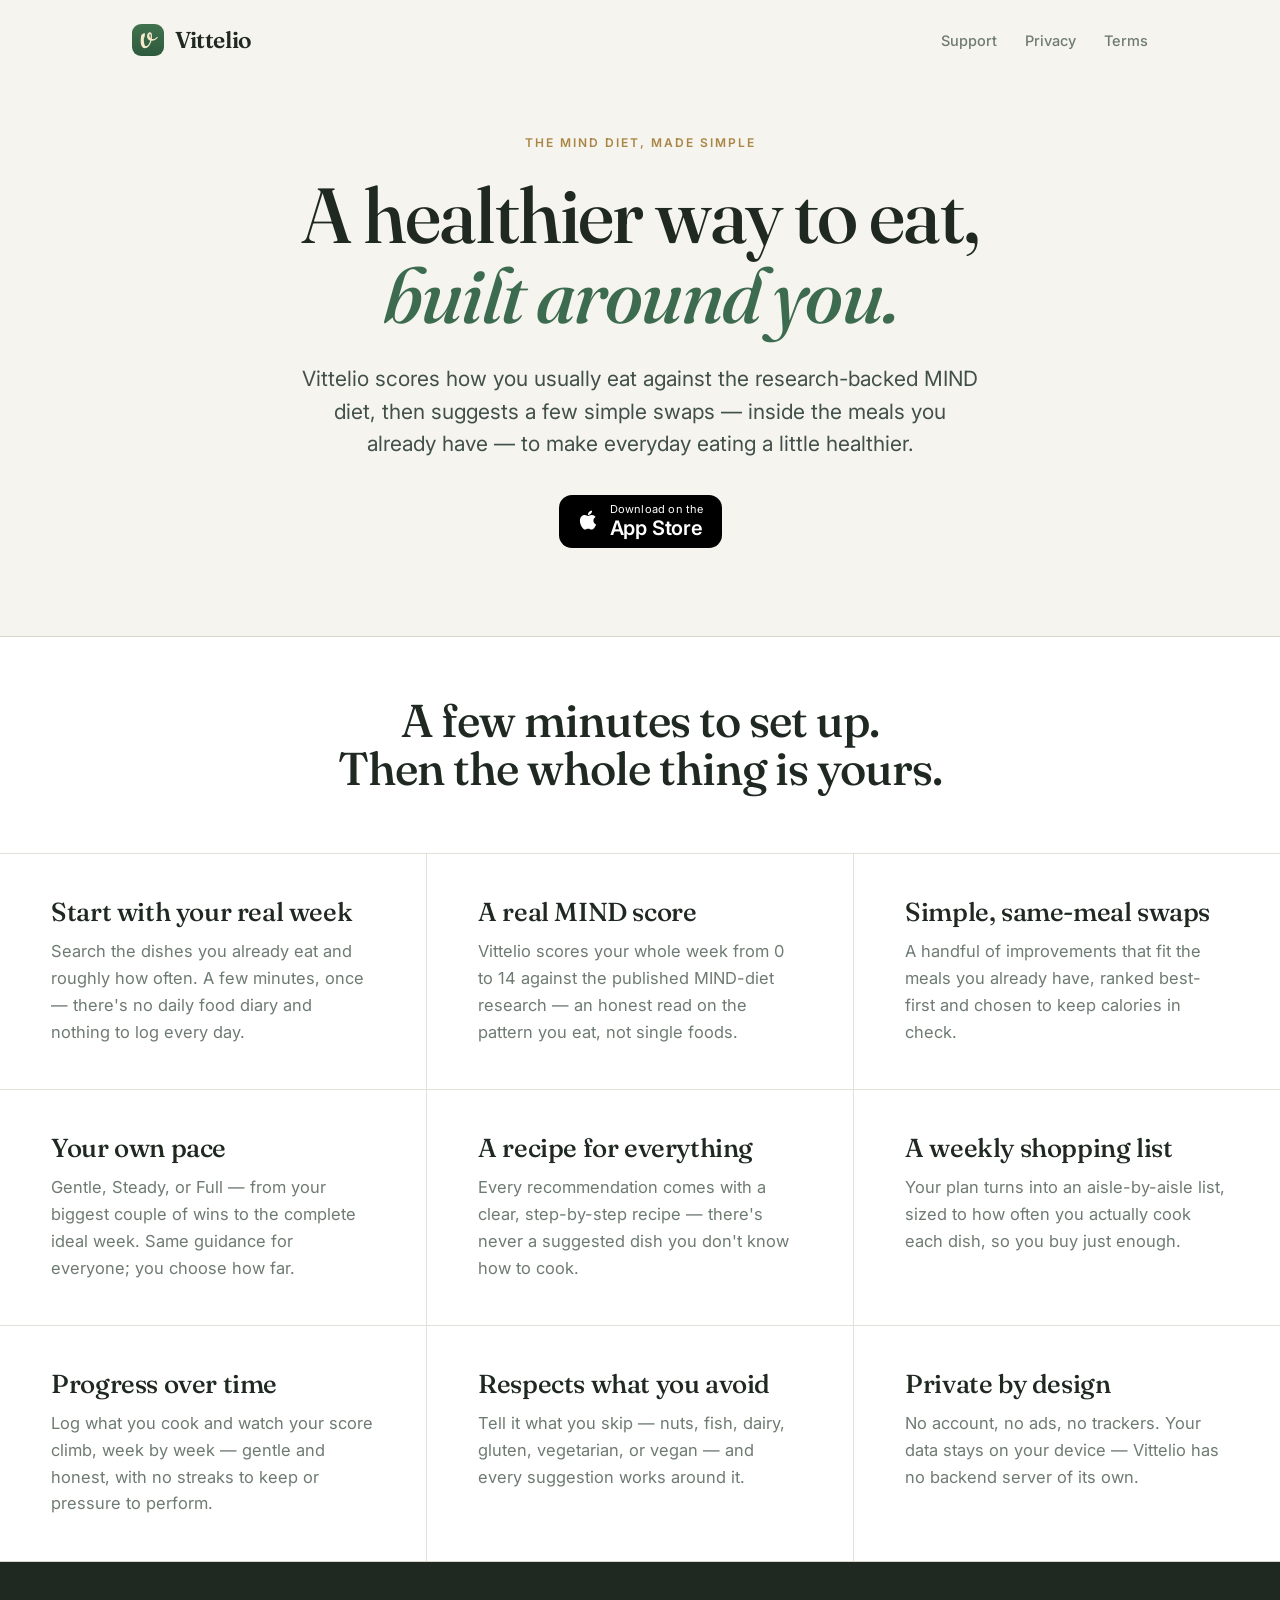
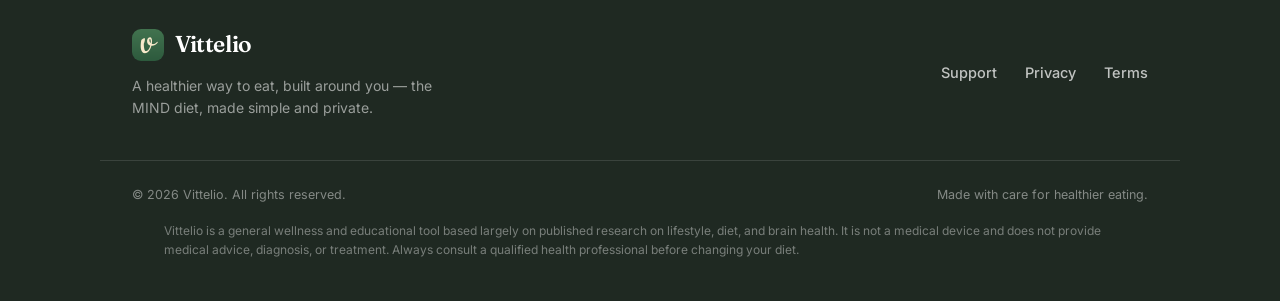
==== index.html @ 5fa281f0 "css fix" ====
<!DOCTYPE html>
<html lang="en">
<head>
  <meta charset="UTF-8" />
  <meta name="robots" content="noindex,nofollow" />
  <meta name="viewport" content="width=device-width, initial-scale=1.0, viewport-fit=cover" />
  <meta name="theme-color" content="#F6F4EE" />
  <title>Vittelio — A healthier way to eat, built around you</title>
  <meta name="description" content="Vittelio scores the way you usually eat against the MIND diet and suggests a few simple, same-meal swaps to nudge your week toward brain-healthy eating. Private by design — your data never leaves your phone." />
  <meta property="og:title" content="Vittelio — A healthier way to eat, built around you" />
  <meta property="og:description" content="Score your week against the MIND diet and get a few simple swaps. Private by design." />
  <meta property="og:type" content="website" />
  <meta property="og:url" content="https://vittelio.app/" />
  <link rel="icon" href="favicon.ico" sizes="any" />
  <link rel="icon" type="image/png" sizes="32x32" href="favicon-32.png" />
  <link rel="icon" type="image/png" sizes="16x16" href="favicon-16.png" />
  <link rel="apple-touch-icon" href="favicon-180.png" />
  <link rel="preconnect" href="https://fonts.googleapis.com" />
  <link rel="preconnect" href="https://fonts.gstatic.com" crossorigin />
  <link href="https://fonts.googleapis.com/css2?family=Fraunces:ital,opsz,wght@0,9..144,400;0,9..144,500;0,9..144,600;1,9..144,400;1,9..144,500&family=Inter:wght@400;500;600&display=swap" rel="stylesheet" />
  <link rel="stylesheet" href="styles.css" />
</head>
<body>

  <!-- ── Hero — brand bar + centred type, one paper background ───────────── -->
  <header class="lede center">
    <div class="wrap lede-bar">
      <a class="brand" href="index.html"><img src="vittelio-icon.png" alt="" />Vittelio</a>
      <nav class="lede-nav">
        <a href="support.html">Support</a>
        <a href="privacy.html">Privacy</a>
        <a href="terms.html">Terms</a>
      </nav>
    </div>
    <div class="wrap lede-body">
      <p class="eyebrow">The MIND diet, made simple</p>
      <h1 class="lede-h">A healthier way to&nbsp;eat,<br /> <em>built around you.</em></h1>
      <p class="lede-p">Vittelio scores how you usually eat against the research-backed MIND diet, then suggests a few simple swaps — inside the meals you already have — to make everyday eating a little healthier.</p>
      <!-- Real App Store link (Apple ID 6784842527); resolves once the public listing is live. -->
      <a class="appstore-badge" href="https://apps.apple.com/app/id6784842527" aria-label="Download on the App Store">
        <svg viewBox="0 0 384 512" width="22" height="22" fill="currentColor" aria-hidden="true"><path d="M318.7 268.7c-.2-36.7 16.4-64.4 50-84.8-18.8-26.9-47.2-41.7-84.7-44.6-35.5-2.8-74.3 20.7-88.5 20.7-15 0-49.4-19.7-76.4-19.7C63.3 141.2 4 184.8 4 273.5q0 39.3 14.4 81.2c12.8 36.7 59 126.7 107.2 125.2 25.2-.6 43-17.9 75.8-17.9 31.8 0 48.3 17.9 76.4 17.9 48.6-.7 90.4-82.5 102.6-119.3-65.2-30.7-61.7-90-61.7-91.9zm-56.6-164.2c27.3-32.4 24.8-61.9 24-72.5-24.1 1.4-52 16.4-67.9 34.9-17.5 19.8-27.8 44.3-25.6 71.9 26.1 2 49.9-11.4 69.5-34.3z"/></svg>
        <span class="appstore-badge-txt"><small>Download on the</small><strong>App Store</strong></span>
      </a>
    </div>
  </header>

  <!-- ── How it works + What's inside — one full-bleed hairline grid ───────── -->
  <section class="tiles" id="how">
    <a id="features" class="anchor" aria-hidden="true"></a>
    <div class="wrap tiles-head">
      <h2 class="band-h">A few minutes to set up.<br />Then the whole thing is yours.</h2>
    </div>

    <div class="grid-full">
      <article class="cell">
        <h3>Start with your real week</h3>
        <p>Search the dishes you already eat and roughly how often. A few minutes, once — there's no daily food diary and nothing to log every day.</p>
      </article>
      <article class="cell">
        <h3>A real MIND score</h3>
        <p>Vittelio scores your whole week from 0 to 14 against the published MIND-diet research — an honest read on the pattern you eat, not single foods.</p>
      </article>
      <article class="cell">
        <h3>Simple, same-meal swaps</h3>
        <p>A handful of improvements that fit the meals you already have, ranked best-first and chosen to keep calories in check.</p>
      </article>
      <article class="cell">
        <h3>Your own pace</h3>
        <p>Gentle, Steady, or Full — from your biggest couple of wins to the complete ideal week. Same guidance for everyone; you choose how far.</p>
      </article>
      <article class="cell">
        <h3>A recipe for everything</h3>
        <p>Every recommendation comes with a clear, step-by-step recipe — there's never a suggested dish you don't know how to cook.</p>
      </article>
      <article class="cell">
        <h3>A weekly shopping list</h3>
        <p>Your plan turns into an aisle-by-aisle list, sized to how often you actually cook each dish, so you buy just enough.</p>
      </article>
      <article class="cell">
        <h3>Progress over time</h3>
        <p>Log what you cook and watch your score climb, week by week — gentle and honest, with no streaks to keep or pressure to perform.</p>
      </article>
      <article class="cell">
        <h3>Respects what you avoid</h3>
        <p>Tell it what you skip — nuts, fish, dairy, gluten, vegetarian, or vegan — and every suggestion works around it.</p>
      </article>
      <article class="cell">
        <h3>Private by design</h3>
        <p>No account, no ads, no trackers. Your data stays on your device — Vittelio has no backend server of its own.</p>
      </article>
    </div>
  </section>

  <!-- ── Footer ──────────────────────────────────────────────────────────── -->
  <footer class="footer">
    <div class="footer-inner">
      <div>
        <a class="brand" href="index.html"><img src="vittelio-icon.png" alt="" />Vittelio</a>
        <p class="tagline">A healthier way to eat, built around you — the MIND diet, made simple and private.</p>
      </div>
      <nav class="footer-links">
        <a href="support.html">Support</a>
        <a href="privacy.html">Privacy</a>
        <a href="terms.html">Terms</a>
      </nav>
    </div>
    <div class="footer-base">
      <small>&copy; 2026 Vittelio. All rights reserved.</small>
      <small>Made with care for healthier eating.</small>
    </div>
    <div class="wrap">
      <p class="footer-disclaimer">Vittelio is a general wellness and educational tool based largely on published research on lifestyle, diet, and brain health. It is not a medical device and does not provide medical advice, diagnosis, or treatment. Always consult a qualified health professional before changing your diet.</p>
    </div>
  </footer>

  <!-- iPhone Safari tints its top AND bottom bar regions from body's background-color
       (one color for both — html background / theme-color / content behind the bars are
       all ignored). Paper is right everywhere except over the dark footer, so swap to
       ink while the footer is on screen; body's visible pixels come from its
       background-IMAGE, so the page itself never changes. -->
  <script>
    (function () {
      var footer = document.querySelector('.footer');
      if (!footer || !('IntersectionObserver' in window)) return;
      new IntersectionObserver(function (entries) {
        document.body.style.backgroundColor = entries[0].isIntersecting ? '#1F2922' : '';
      }).observe(footer);
    })();
  </script>

</body>
</html>
---- styles.css ----
/* ───────────────────────────────────────────────────────────────────────────
   Vittelio — marketing site theme
   Typography-forward: near-monochrome, Fraunces set large with optical sizing,
   hairline rules instead of colored bands, forest as the single accent. Palette
   + type lifted from the app (app/src/theme/index.js) — same brand, quieter voice.
   ─────────────────────────────────────────────────────────────────────────── */

:root {
  --paper:#F6F4EE; --surface:#FFFFFF;
  --forest:#3D6B4F; --forest-dark:#2D5A3D;
  --sage:#5E8B6E; --sage-wash:#EEF4EE; --sage-tint:#E4EDE5;
  --clay:#B36A4A; --clay-tint:#F3E4DC;
  --ink:#1F2922; --slate:#6E7B72;
  --line:#E2E0D8; --line-warm:#D4CFBF; --gold:#A98646; --note:#F0EDE4;
  --rule:#D9D5C8;                       /* hairline colour for section rules   */
  --maxw:1080px; --measure:940px;       /* text column for the editorial band  */
  --radius:22px; --radius-sm:12px;
  --display:'Fraunces',Georgia,'Times New Roman',serif;
  --ui:'Inter',-apple-system,BlinkMacSystemFont,'Segoe UI',Helvetica,Arial,sans-serif;
  --shadow:0 1px 2px rgba(31,41,34,.04), 0 10px 30px rgba(31,41,34,.06);
}

*,*::before,*::after { box-sizing:border-box; margin:0; padding:0; }

/* Paper on the root canvas: iPhone Safari fills the status-bar / notch strip with
   the root background, so without this the strip reads white above the paper hero.
   body keeps --surface, so page content is unchanged — only the safe-area/overscroll
   regions pick this up. */
html { scroll-behavior:smooth; background:var(--paper); }

body {
  font-family:var(--ui);
  /* iPhone Safari tints BOTH its bar regions (status-bar/notch strip AND the bottom
     toolbar backdrop) from body's background-COLOR — one color for both; it ignores
     html's background, theme-color, and any fixed elements behind the bars (all
     verified in the simulator 2026-07-09). Paper matches the hero at the top; the
     footer-pages script (see the <script> before </body>) swaps this to --ink while
     the dark footer is on screen so the bottom bar blends into it. The gradient
     keeps the body's visible pixels --surface white either way. */
  background-color:var(--paper);
  background-image:linear-gradient(var(--surface), var(--surface));
  color:var(--ink);
  line-height:1.6;
  -webkit-font-smoothing:antialiased;
  text-rendering:optimizeLegibility;
}

img { max-width:100%; display:block; }
a { color:var(--forest); text-decoration:none; }
a:hover { text-decoration:underline; }

h1,h2,h3 { font-family:var(--display); font-weight:500; color:var(--ink);
  line-height:1.08; letter-spacing:-.5px; font-optical-sizing:auto; }
em { font-style:italic; }

.wrap { max-width:var(--maxw); margin:0 auto; padding:0 32px; }
.eyebrow {
  font-family:var(--ui); font-size:12px; font-weight:600; letter-spacing:2px;
  text-transform:uppercase; color:var(--gold); margin-bottom:22px;
}

/* ── Buttons (kept for CTAs + legal/support pages) ───────────────────────── */
.btn {
  display:inline-flex; align-items:center; gap:9px;
  font-family:var(--ui); font-size:15.5px; font-weight:600;
  padding:13px 24px; border-radius:var(--radius-sm); border:1px solid transparent;
  cursor:pointer; transition:transform .12s ease, background .15s, color .15s;
  text-decoration:none;
}
.btn:hover { text-decoration:none; transform:translateY(-1px); }
.btn:disabled { opacity:.6; cursor:default; transform:none; }
.btn-primary { background:var(--ink); color:var(--paper); }
.btn-primary:hover { background:var(--forest); }
.btn-ghost { background:transparent; color:var(--ink); border-color:var(--line-warm); }
.btn-ghost:hover { background:var(--surface); }
.btn-light { background:var(--ink); color:var(--paper); }

/* A quiet inline text link with an underline that grows on hover. */
.textlink { font-family:var(--ui); font-size:15.5px; font-weight:600; color:var(--forest);
  border-bottom:1.5px solid transparent; padding-bottom:2px; transition:border-color .15s; }
.textlink:hover { text-decoration:none; border-bottom-color:var(--forest); }

/* ── Brand wordmark (hero bar · sub-page top bar · footer) ────────────────── */
.brand { display:flex; align-items:center; gap:11px; font-family:var(--display);
  font-size:23px; font-weight:600; color:var(--ink); letter-spacing:-.4px; }
.brand:hover { text-decoration:none; }
.brand img { width:32px; height:32px; border-radius:9px; }

/* ── Hero / lede — brand bar + centred type, no image ─────────────────────── */
.lede { padding:22px 0 88px; background:var(--paper); border-bottom:1px solid var(--rule); }
/* viewport-fit=cover lets the page paint behind the iPhone status bar (the only fix
   Safari honors when website tinting is off); these keep the header content below it. */
.lede { padding-top:calc(22px + env(safe-area-inset-top, 0px)); }
.lede.center { text-align:center; }
.lede.center .eyebrow { margin-bottom:24px; }
/* brand bar sits inside the hero on the same paper canvas */
.lede-bar { display:flex; align-items:center; justify-content:space-between; gap:16px;
  text-align:left; }
.lede-nav { display:flex; align-items:center; gap:28px; }
.lede-nav a { font-family:var(--ui); font-size:14.5px; font-weight:500; color:var(--slate); }
.lede-nav a:hover { color:var(--ink); text-decoration:none; }
.lede-body { padding-top:74px; }

/* Document hero (privacy · terms) — same paper hero, right-sized for a title */
.lede-doc { padding-bottom:56px; }
.lede-doc .lede-body { padding-top:56px; }
.lede-doc .lede-h { font-size:clamp(34px,5vw,54px); letter-spacing:-1px; margin-bottom:18px; }
.lede-doc .lede-p { margin-bottom:16px; }

/* ── Sub-page brand bar (privacy · terms · support · 404) — matches the hero ─ */
.topbar { background:var(--paper); border-bottom:1px solid var(--rule); padding-top:env(safe-area-inset-top, 0px); }
.topbar-inner { max-width:var(--maxw); margin:0 auto; padding:22px 32px;
  display:flex; align-items:center; justify-content:space-between; gap:16px; }
.lede-h { font-size:clamp(40px,6.4vw,78px); font-weight:500; letter-spacing:-1.6px;
  line-height:1.02; margin-bottom:28px; }
.lede-h em { color:var(--forest); }
/* Phone widths: drop the desktop's forced two-row break and let the headline wrap
   naturally at full size (founder call — don't shrink the slogan to force lines). */
@media (max-width:640px) {
  /* Naturally-wrapped three lines need more air than the desktop's tuned 1.02 */
  .lede:not(.lede-doc) .lede-h { line-height:1.12; }
  .lede:not(.lede-doc) .lede-h br { display:none; }
}
.lede-p { font-size:clamp(18px,2vw,21px); line-height:1.55; color:#41504a;
  max-width:52ch; margin:0 auto 28px; }
.lede-note { font-size:13.5px; letter-spacing:.3px; color:var(--slate); margin-top:18px; }

/* App Store badge (Apple's official mark, rebuilt inline so it stays crisp) */
.appstore-badge { display:inline-flex; align-items:center; gap:11px; margin-top:6px;
  background:#000; color:#fff; padding:9px 18px 10px; border-radius:13px;
  transition:transform .12s ease, opacity .15s; }
.appstore-badge:hover { text-decoration:none; transform:translateY(-1px); opacity:.9; }
.appstore-badge svg { flex:none; margin-top:-2px; }
.appstore-badge-txt { display:flex; flex-direction:column; line-height:1; text-align:left; }
.appstore-badge-txt small { font-family:var(--ui); font-size:11px; font-weight:400;
  letter-spacing:.2px; margin-bottom:3px; }
.appstore-badge-txt strong { font-family:var(--ui); font-size:20px; font-weight:600; letter-spacing:-.2px; }

/* ── Section headings shared by the two bands ─────────────────────────────── */
.band-h { font-size:clamp(28px,4vw,46px); font-weight:500; letter-spacing:-1px;
  line-height:1.05; max-width:20ch; margin-bottom:20px; }

/* ── How it works + What's inside — full-bleed hairline tile grid ─────────── */
.tiles { position:relative; padding:60px 0 0; background:var(--surface);
  border-bottom:1px solid var(--rule); }
.tiles-head { margin-bottom:60px; text-align:center; }
.tiles-head .band-h { max-width:none; margin-left:auto; margin-right:auto; }
/* offset anchor so the sticky nav doesn't cover the scroll target */
.anchor { position:absolute; top:-88px; }

/* The grid runs edge-to-edge; a 1px line-coloured gap draws the hairlines
   between cells, so it reads as one full-width grid, not a row of cards. */
.grid-full {
  display:grid; grid-template-columns:repeat(3,1fr);
  gap:1px; background:var(--line);
  border-top:1px solid var(--line);
}
.cell {
  background:var(--surface); padding:44px clamp(28px,4vw,56px);
  transition:background .15s ease;
}
.cell:hover { background:var(--sage-wash); }
.cell h3 { font-size:clamp(21px,2.2vw,26px); font-weight:500; letter-spacing:-.4px;
  margin-bottom:12px; }
.cell p { font-size:16.5px; color:var(--slate); line-height:1.62; max-width:42ch; }

/* ── Footer ──────────────────────────────────────────────────────────────── */
.footer { background:var(--ink); color:rgba(255,255,255,.7);
  padding:64px 0 calc(42px + env(safe-area-inset-bottom, 0px)); }
.footer-inner { max-width:var(--maxw); margin:0 auto; padding:0 32px;
  display:flex; flex-wrap:wrap; align-items:center; justify-content:space-between; gap:24px 40px; }
.footer .brand { color:#fff; margin-bottom:12px; display:inline-flex; }
.footer .brand img { border-radius:9px; }
.footer .tagline { font-size:14px; color:rgba(255,255,255,.55); max-width:34ch; }
.footer-links { display:flex; flex-wrap:wrap; gap:28px; }
.footer-links a { color:rgba(255,255,255,.72); font-size:14.5px; font-weight:500; }
.footer-links a:hover { color:#fff; }
.footer-base { max-width:var(--maxw); margin:40px auto 0; padding:24px 32px 0;
  border-top:1px solid rgba(255,255,255,.12); display:flex; flex-wrap:wrap; gap:10px;
  justify-content:space-between; align-items:center; }
.footer-base small { font-size:12.5px; color:rgba(255,255,255,.45); }
.footer-disclaimer { max-width:var(--maxw); margin:16px auto 0; padding:0 32px;
  font-size:12px; color:rgba(255,255,255,.4); line-height:1.6; }

/* ── Legal / content pages (privacy · terms) ─────────────────────────────── */
.page { max-width:760px; margin:0 auto; padding:64px 32px 48px; }
.legal section { margin-bottom:30px; }
.legal h2 { font-family:var(--ui); font-size:12px; font-weight:600; letter-spacing:1.6px;
  text-transform:uppercase; color:var(--gold); margin-bottom:11px; }
.legal p { font-size:16.5px; color:#46524a; }

/* ── Contact form (support page) ─────────────────────────────────────────── */
.card { background:var(--surface); border:1px solid var(--line); border-radius:var(--radius);
  padding:32px 30px; box-shadow:var(--shadow); }
.field { margin-bottom:16px; }
.field label { display:block; font-size:14px; font-weight:600; color:#42504a; margin-bottom:6px; }
.field input, .field textarea {
  width:100%; font:inherit; font-size:16px; color:var(--ink); background:#fff;
  border:1px solid var(--line-warm); border-radius:11px; padding:12px 14px; outline:none;
  transition:border-color .15s, box-shadow .15s;
}
.field input:focus, .field textarea:focus { border-color:var(--forest); box-shadow:0 0 0 3px var(--sage-wash); }
.field textarea { resize:vertical; min-height:140px; }
.hp { position:absolute; left:-9999px; top:-9999px; }
#formStatus { margin-top:14px; font-size:15.5px; display:none; }
#formStatus.ok { display:block; color:#3c7a52; }
#formStatus.err { display:block; color:var(--clay); }
.faq { margin-top:14px; }
.faq .q { font-weight:600; color:var(--ink); margin-top:18px; }
.faq .a { color:var(--slate); font-size:15.5px; }

/* ── 404 ─────────────────────────────────────────────────────────────────── */
.notfound { text-align:center; padding:140px 32px; }
.notfound .big { font-family:var(--display); font-size:96px; font-weight:400; color:var(--sage); line-height:1; margin-bottom:12px; letter-spacing:-2px; }
.notfound h1 { font-size:32px; font-weight:500; margin-bottom:12px; }
.notfound p { color:var(--slate); margin-bottom:26px; }

/* ── Responsive ──────────────────────────────────────────────────────────── */
@media (max-width:860px){
  .wrap { padding:0 22px; }
  .lede { padding:18px 0 56px; }
  .lede-body { padding-top:52px; }
  .tiles { padding-top:48px; }
  .tiles-head { margin-bottom:48px; }
  .tiles-head .band-h { white-space:normal; }
  .grid-full { grid-template-columns:repeat(2,1fr); }
  .cell { padding:36px 26px; }
  .topbar-inner { padding:18px 22px; }
}
@media (max-width:520px){
  .tiles { padding-top:44px; }
  .tiles-head { margin-bottom:44px; }
  .grid-full { grid-template-columns:1fr; }
}
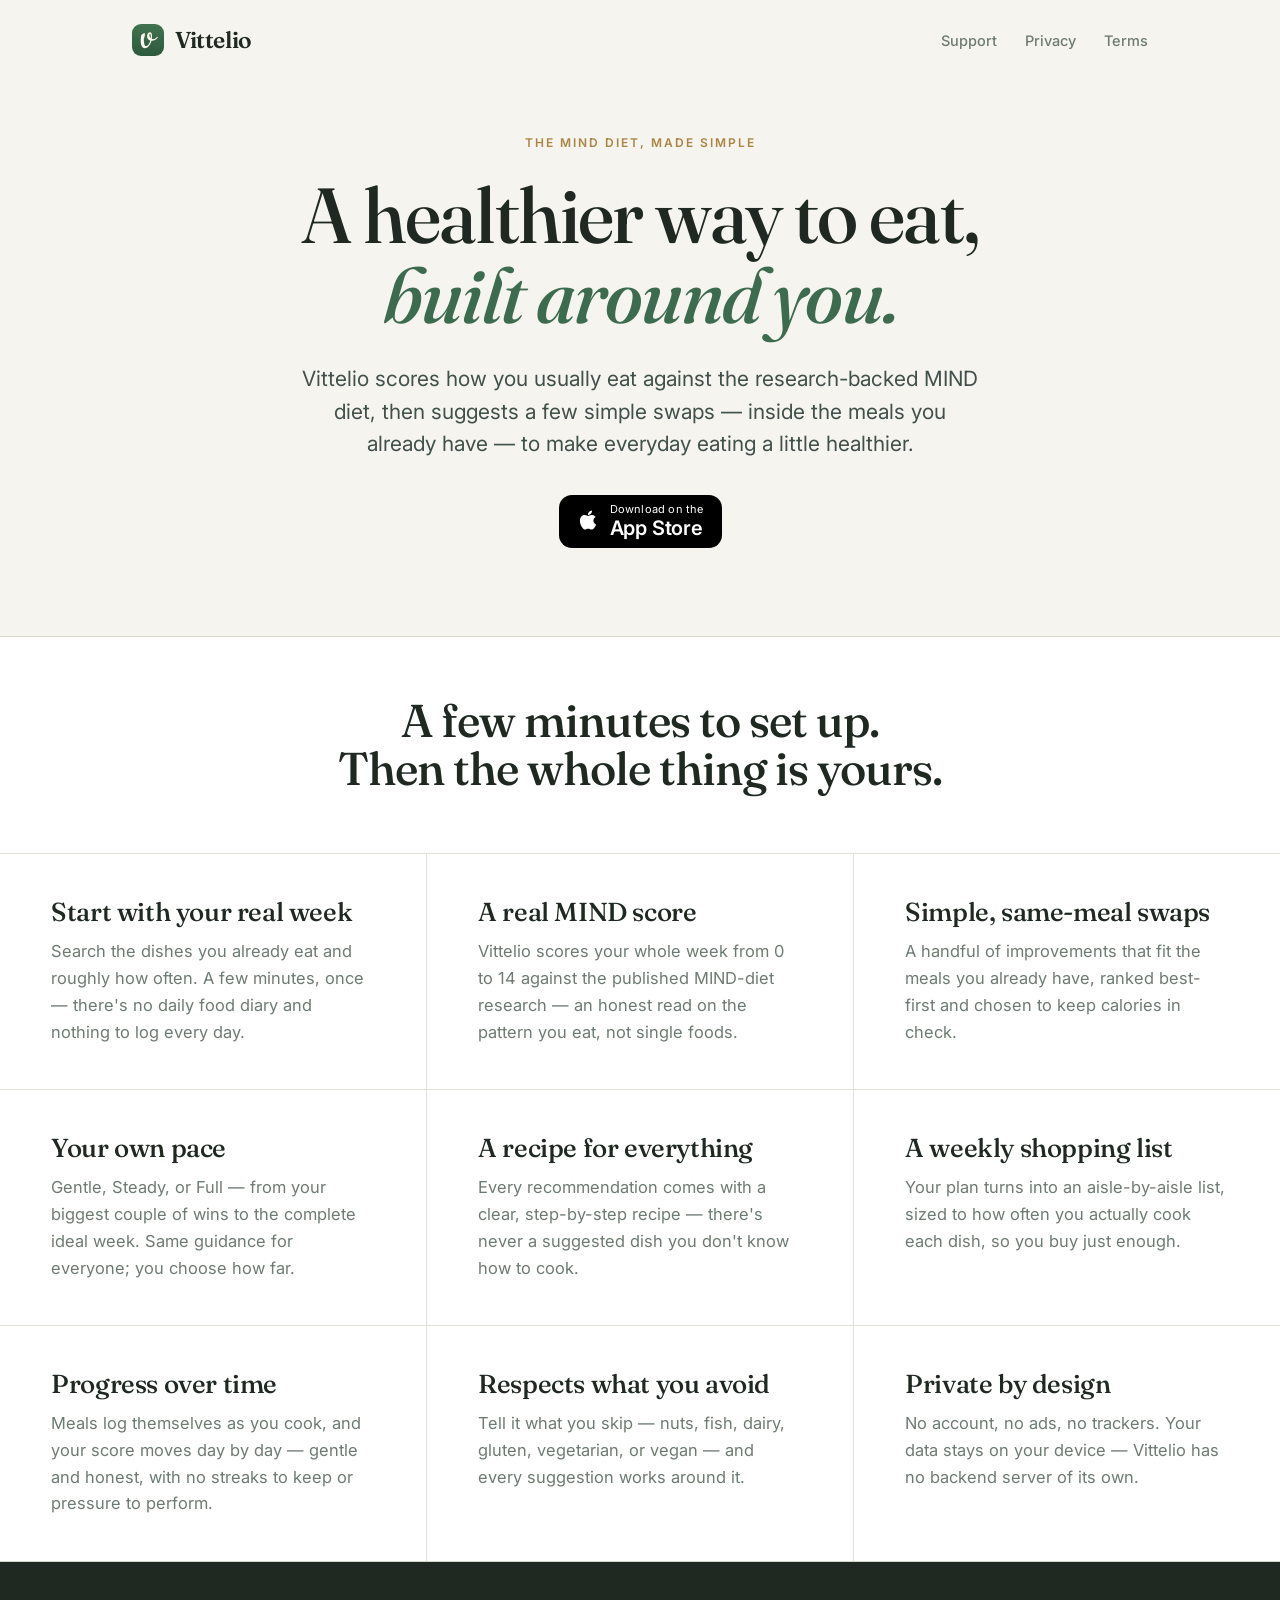
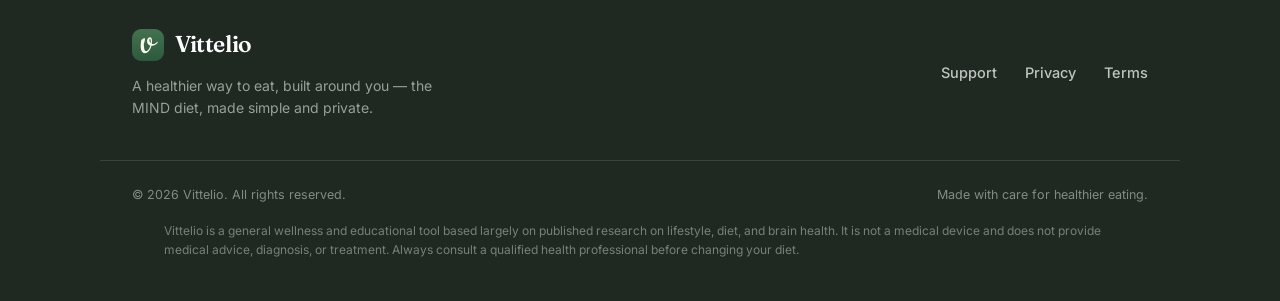
==== commit 59e6d287: "minor upadate" ====
--- a/index.html
+++ b/index.html
@@ -78,7 +78,7 @@
       </article>
       <article class="cell">
         <h3>Progress over time</h3>
-        <p>Log what you cook and watch your score climb, week by week — gentle and honest, with no streaks to keep or pressure to perform.</p>
+        <p>Meals log themselves as you cook, and your score moves day by day — gentle and honest, with no streaks to keep or pressure to perform.</p>
       </article>
       <article class="cell">
         <h3>Respects what you avoid</h3>
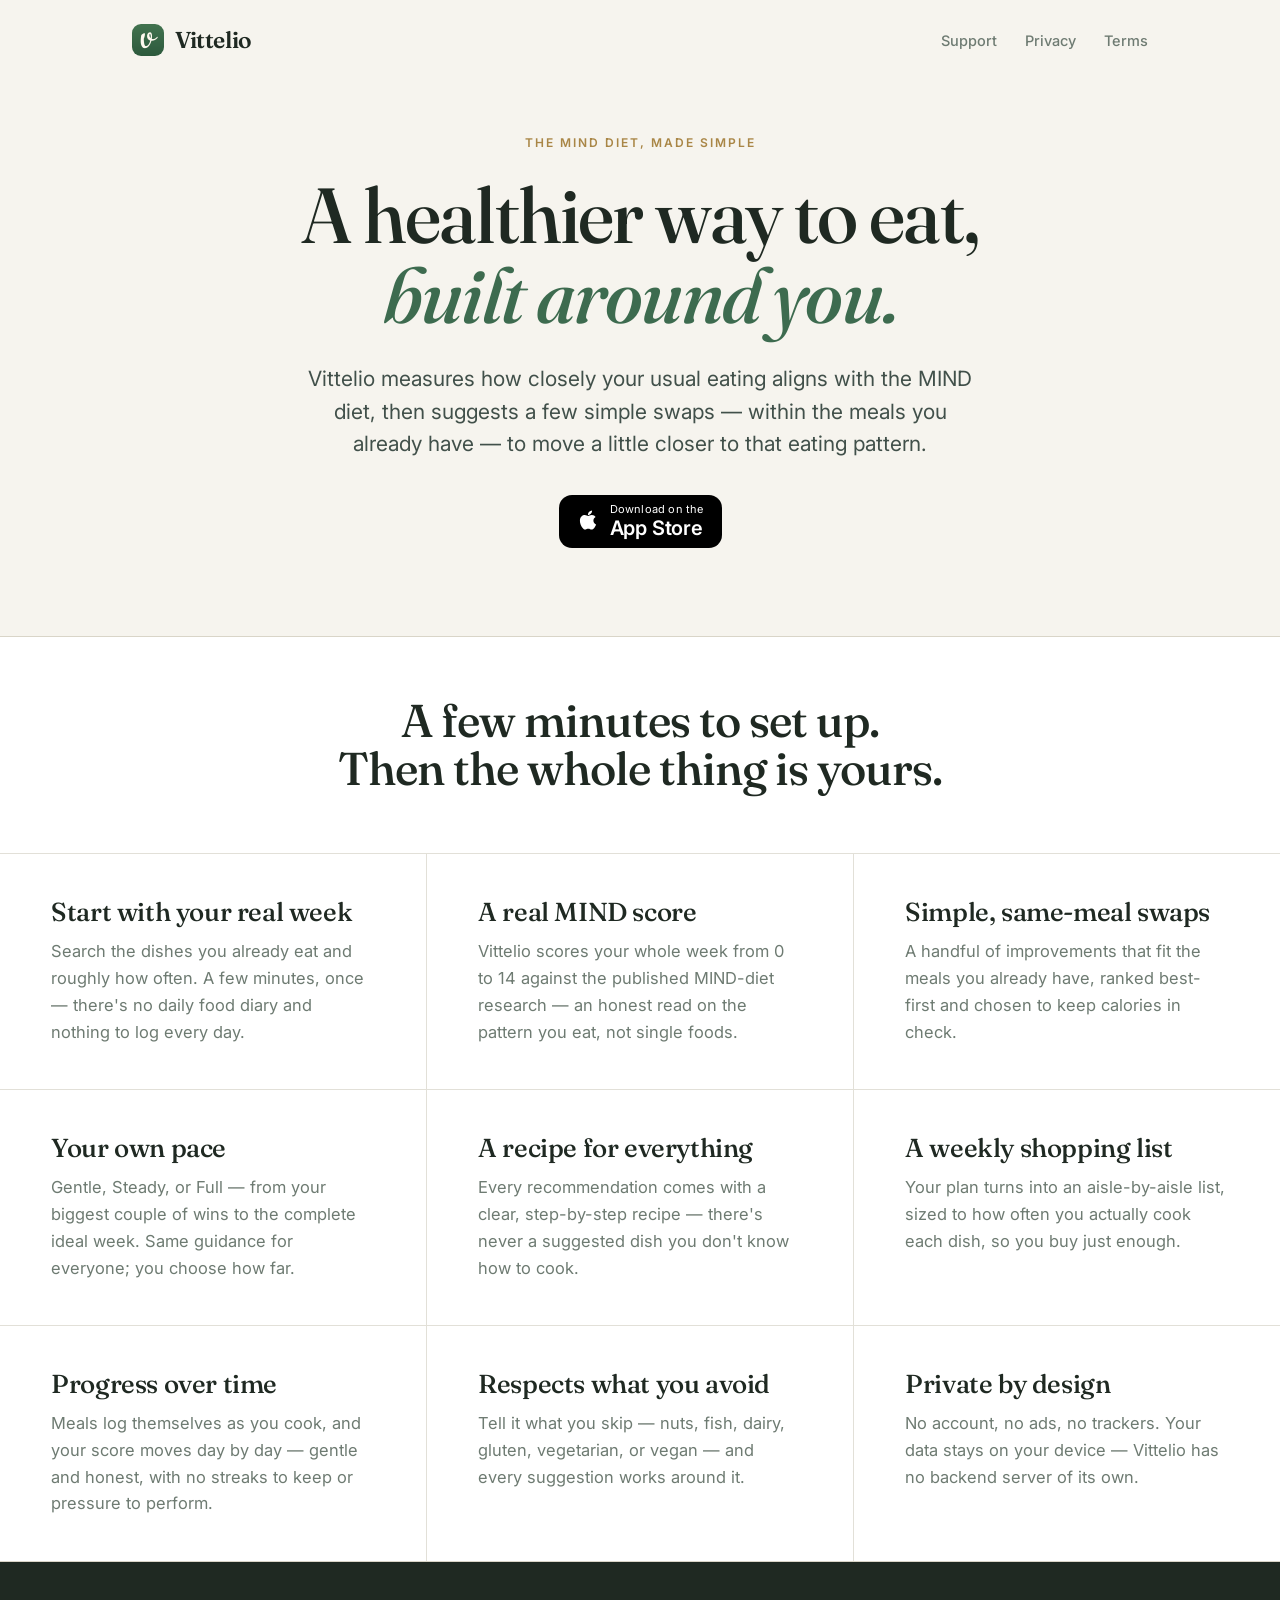
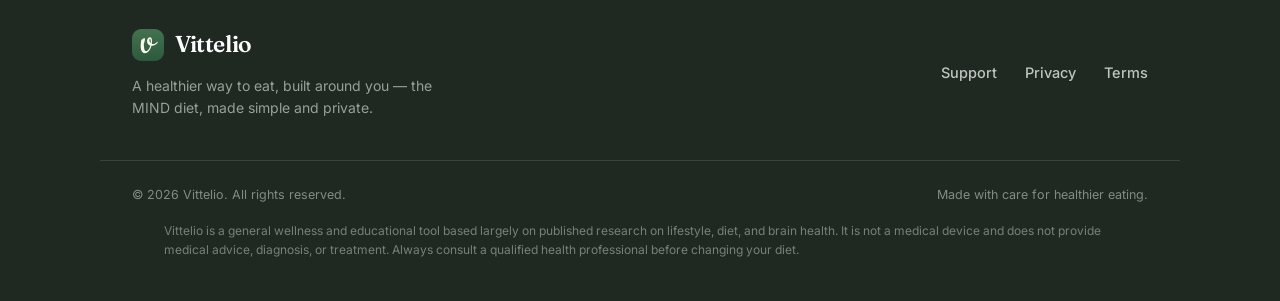
==== commit acc179c2: "updates" ====
--- a/index.html
+++ b/index.html
@@ -5,10 +5,10 @@
   <meta name="robots" content="noindex,nofollow" />
   <meta name="viewport" content="width=device-width, initial-scale=1.0, viewport-fit=cover" />
   <meta name="theme-color" content="#F6F4EE" />
-  <title>Vittelio — A healthier way to eat, built around you</title>
-  <meta name="description" content="Vittelio scores the way you usually eat against the MIND diet and suggests a few simple, same-meal swaps to nudge your week toward brain-healthy eating. Private by design — your data never leaves your phone." />
-  <meta property="og:title" content="Vittelio — A healthier way to eat, built around you" />
-  <meta property="og:description" content="Score your week against the MIND diet and get a few simple swaps. Private by design." />
+  <title>Vittelio — MIND Diet Planner</title>
+  <meta name="description" content="Vittelio measures how closely your usual eating aligns with the MIND diet, then suggests a few simple swaps — within the meals you already have — to move a little closer to that eating pattern." />
+  <meta property="og:title" content="Vittelio — MIND Diet Planner" />
+  <meta property="og:description" content="See how your week aligns with the MIND diet and get a few simple swaps." />
   <meta property="og:type" content="website" />
   <meta property="og:url" content="https://vittelio.app/" />
   <link rel="icon" href="favicon.ico" sizes="any" />
@@ -35,7 +35,7 @@
     <div class="wrap lede-body">
       <p class="eyebrow">The MIND diet, made simple</p>
       <h1 class="lede-h">A healthier way to&nbsp;eat,<br /> <em>built around you.</em></h1>
-      <p class="lede-p">Vittelio scores how you usually eat against the research-backed MIND diet, then suggests a few simple swaps — inside the meals you already have — to make everyday eating a little healthier.</p>
+      <p class="lede-p">Vittelio measures how closely your usual eating aligns with the MIND diet, then suggests a few simple swaps — within the meals you already have — to move a little closer to that eating pattern.</p>
       <!-- Real App Store link (Apple ID 6784842527); resolves once the public listing is live. -->
       <a class="appstore-badge" href="https://apps.apple.com/app/id6784842527" aria-label="Download on the App Store">
         <svg viewBox="0 0 384 512" width="22" height="22" fill="currentColor" aria-hidden="true"><path d="M318.7 268.7c-.2-36.7 16.4-64.4 50-84.8-18.8-26.9-47.2-41.7-84.7-44.6-35.5-2.8-74.3 20.7-88.5 20.7-15 0-49.4-19.7-76.4-19.7C63.3 141.2 4 184.8 4 273.5q0 39.3 14.4 81.2c12.8 36.7 59 126.7 107.2 125.2 25.2-.6 43-17.9 75.8-17.9 31.8 0 48.3 17.9 76.4 17.9 48.6-.7 90.4-82.5 102.6-119.3-65.2-30.7-61.7-90-61.7-91.9zm-56.6-164.2c27.3-32.4 24.8-61.9 24-72.5-24.1 1.4-52 16.4-67.9 34.9-17.5 19.8-27.8 44.3-25.6 71.9 26.1 2 49.9-11.4 69.5-34.3z"/></svg>
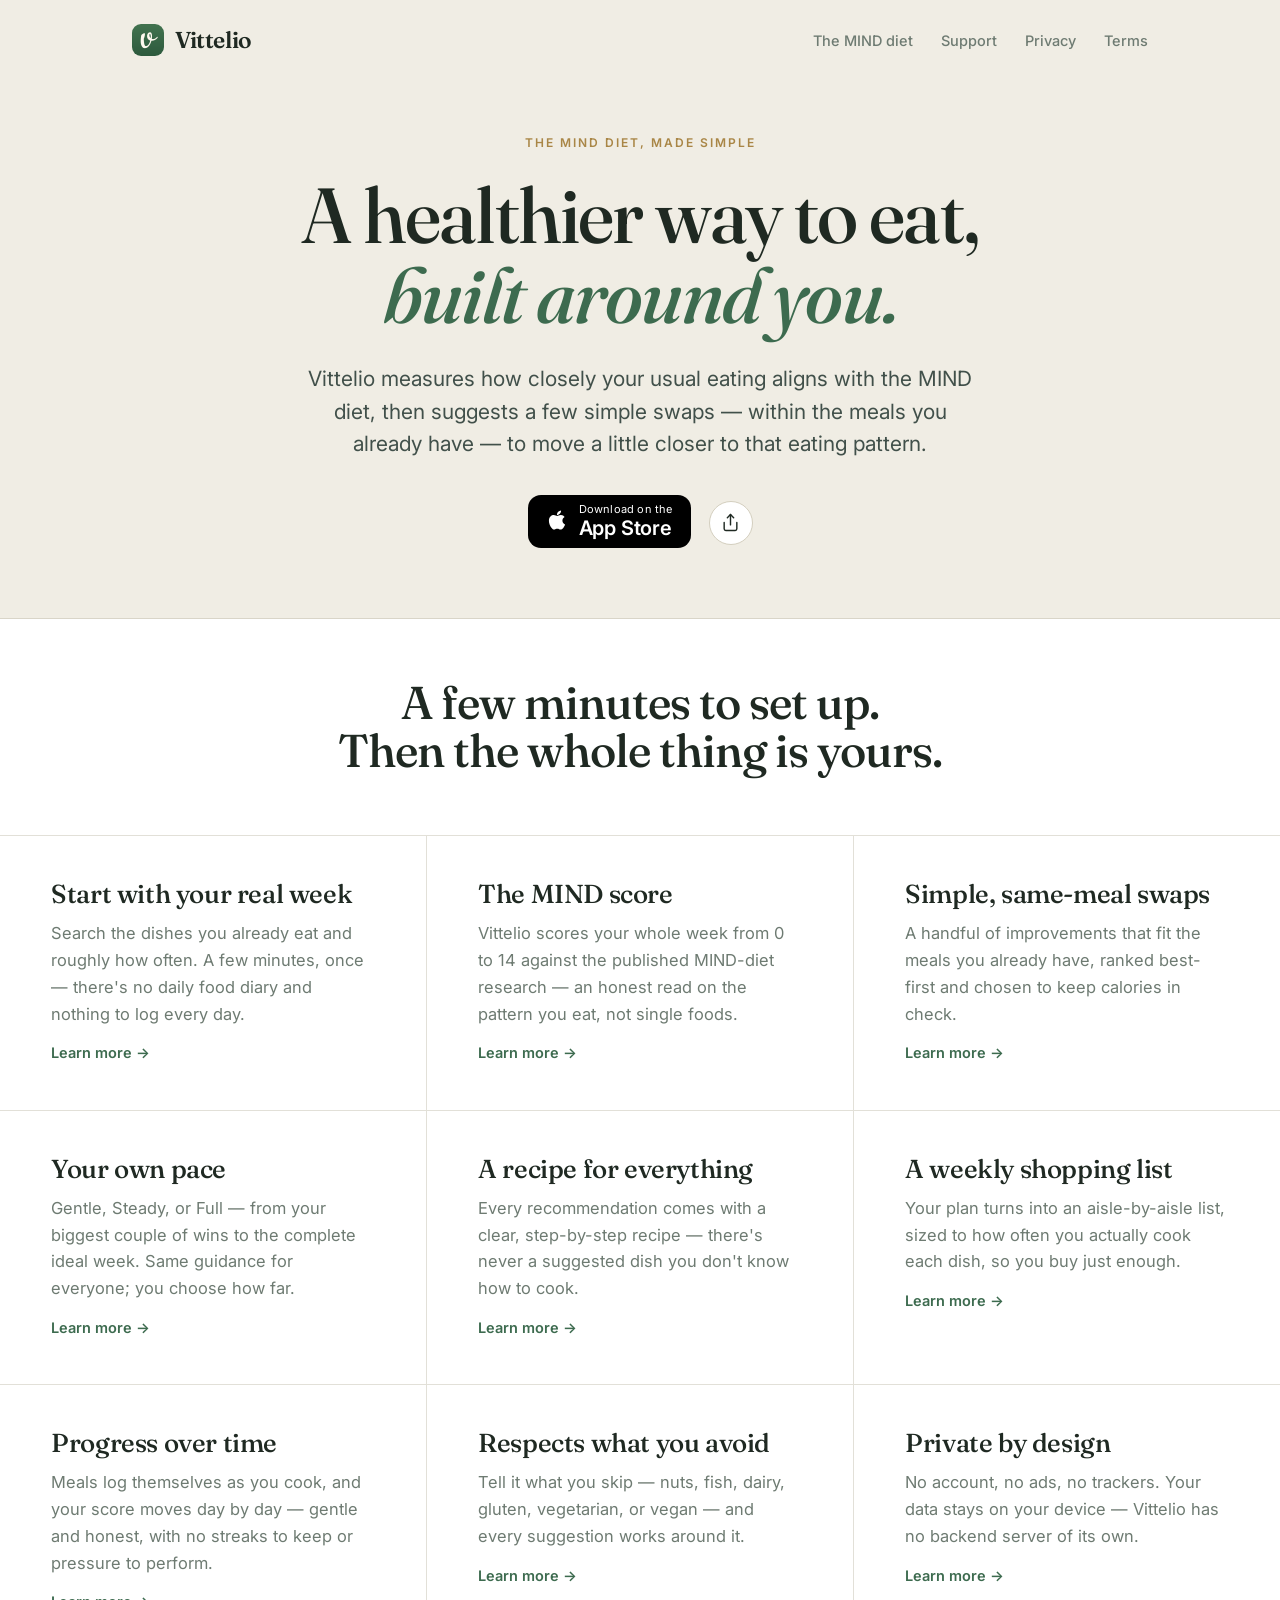
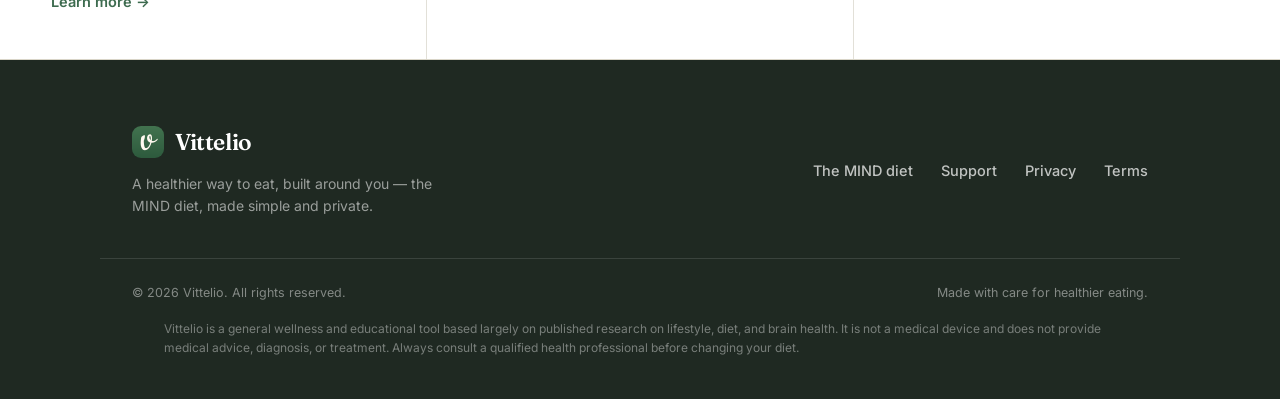
==== commit 359e4957: "updates" ====
--- a/index.html
+++ b/index.html
@@ -2,15 +2,16 @@
 <html lang="en">
 <head>
   <meta charset="UTF-8" />
-  <meta name="robots" content="noindex,nofollow" />
   <meta name="viewport" content="width=device-width, initial-scale=1.0, viewport-fit=cover" />
-  <meta name="theme-color" content="#F6F4EE" />
-  <title>Vittelio — MIND Diet Planner</title>
+  <meta name="theme-color" content="#F0EDE4" />
+  <title>MIND Diet Planner – Vittelio</title>
   <meta name="description" content="Vittelio measures how closely your usual eating aligns with the MIND diet, then suggests a few simple swaps — within the meals you already have — to move a little closer to that eating pattern." />
-  <meta property="og:title" content="Vittelio — MIND Diet Planner" />
+  <meta property="og:title" content="MIND Diet Planner – Vittelio" />
   <meta property="og:description" content="See how your week aligns with the MIND diet and get a few simple swaps." />
   <meta property="og:type" content="website" />
   <meta property="og:url" content="https://vittelio.app/" />
+  <meta property="og:image" content="https://vittelio.app/images/mind-diet-score.webp" />
+  <link rel="canonical" href="https://vittelio.app/" />
   <link rel="icon" href="favicon.ico" sizes="any" />
   <link rel="icon" type="image/png" sizes="32x32" href="favicon-32.png" />
   <link rel="icon" type="image/png" sizes="16x16" href="favicon-16.png" />
@@ -19,6 +20,18 @@
   <link rel="preconnect" href="https://fonts.gstatic.com" crossorigin />
   <link href="https://fonts.googleapis.com/css2?family=Fraunces:ital,opsz,wght@0,9..144,400;0,9..144,500;0,9..144,600;1,9..144,400;1,9..144,500&family=Inter:wght@400;500;600&display=swap" rel="stylesheet" />
   <link rel="stylesheet" href="styles.css" />
+  <script type="application/ld+json">
+  {
+    "@context": "https://schema.org",
+    "@type": "MobileApplication",
+    "name": "Vittelio",
+    "operatingSystem": "iOS",
+    "applicationCategory": "HealthApplication",
+    "url": "https://vittelio.app/",
+    "installUrl": "https://apps.apple.com/app/id6784842527",
+    "description": "Vittelio measures how closely your usual eating aligns with the MIND diet, then suggests a few simple swaps — within the meals you already have — to move a little closer to that eating pattern."
+  }
+  </script>
 </head>
 <body>
 
@@ -27,6 +40,7 @@
     <div class="wrap lede-bar">
       <a class="brand" href="index.html"><img src="vittelio-icon.png" alt="" />Vittelio</a>
       <nav class="lede-nav">
+        <a href="mind-diet.html">The MIND diet</a>
         <a href="support.html">Support</a>
         <a href="privacy.html">Privacy</a>
         <a href="terms.html">Terms</a>
@@ -41,6 +55,18 @@
         <svg viewBox="0 0 384 512" width="22" height="22" fill="currentColor" aria-hidden="true"><path d="M318.7 268.7c-.2-36.7 16.4-64.4 50-84.8-18.8-26.9-47.2-41.7-84.7-44.6-35.5-2.8-74.3 20.7-88.5 20.7-15 0-49.4-19.7-76.4-19.7C63.3 141.2 4 184.8 4 273.5q0 39.3 14.4 81.2c12.8 36.7 59 126.7 107.2 125.2 25.2-.6 43-17.9 75.8-17.9 31.8 0 48.3 17.9 76.4 17.9 48.6-.7 90.4-82.5 102.6-119.3-65.2-30.7-61.7-90-61.7-91.9zm-56.6-164.2c27.3-32.4 24.8-61.9 24-72.5-24.1 1.4-52 16.4-67.9 34.9-17.5 19.8-27.8 44.3-25.6 71.9 26.1 2 49.9-11.4 69.5-34.3z"/></svg>
         <span class="appstore-badge-txt"><small>Download on the</small><strong>App Store</strong></span>
       </a>
+      <div class="share-wrap">
+        <button class="share-btn" type="button" aria-label="Share this page" aria-expanded="false">
+          <svg viewBox="0 0 24 24" width="19" height="19" fill="none" stroke="currentColor" stroke-width="1.8" stroke-linecap="round" stroke-linejoin="round" aria-hidden="true"><path d="M4 12v8a2 2 0 0 0 2 2h12a2 2 0 0 0 2-2v-8"/><polyline points="16 6 12 2 8 6"/><line x1="12" y1="2" x2="12" y2="15"/></svg>
+        </button>
+        <div class="share-pop" hidden>
+          <p class="share-pop-title">Share on</p>
+          <a class="share-pop-link" data-net="facebook" target="_blank" rel="noopener">Facebook</a>
+          <a class="share-pop-link" data-net="threads" target="_blank" rel="noopener">Threads</a>
+          <a class="share-pop-link" data-net="bluesky" target="_blank" rel="noopener">Bluesky</a>
+          <button class="share-pop-link share-copy" type="button">Copy link</button>
+        </div>
+      </div>
     </div>
   </header>
 
@@ -52,42 +78,51 @@
     </div>
 
     <div class="grid-full">
-      <article class="cell">
+      <a class="cell" href="mind-diet-assessment.html">
         <h3>Start with your real week</h3>
         <p>Search the dishes you already eat and roughly how often. A few minutes, once — there's no daily food diary and nothing to log every day.</p>
-      </article>
-      <article class="cell">
-        <h3>A real MIND score</h3>
+        <span class="cell-more">Learn more&nbsp;&rarr;</span>
+      </a>
+      <a class="cell" href="mind-diet-score.html">
+        <h3>The MIND score</h3>
         <p>Vittelio scores your whole week from 0 to 14 against the published MIND-diet research — an honest read on the pattern you eat, not single foods.</p>
-      </article>
-      <article class="cell">
+        <span class="cell-more">Learn more&nbsp;&rarr;</span>
+      </a>
+      <a class="cell" href="mind-diet-food-swaps.html">
         <h3>Simple, same-meal swaps</h3>
         <p>A handful of improvements that fit the meals you already have, ranked best-first and chosen to keep calories in check.</p>
-      </article>
-      <article class="cell">
+        <span class="cell-more">Learn more&nbsp;&rarr;</span>
+      </a>
+      <a class="cell" href="mind-diet-plan.html">
         <h3>Your own pace</h3>
         <p>Gentle, Steady, or Full — from your biggest couple of wins to the complete ideal week. Same guidance for everyone; you choose how far.</p>
-      </article>
-      <article class="cell">
+        <span class="cell-more">Learn more&nbsp;&rarr;</span>
+      </a>
+      <a class="cell" href="mind-diet-recipes.html">
         <h3>A recipe for everything</h3>
         <p>Every recommendation comes with a clear, step-by-step recipe — there's never a suggested dish you don't know how to cook.</p>
-      </article>
-      <article class="cell">
+        <span class="cell-more">Learn more&nbsp;&rarr;</span>
+      </a>
+      <a class="cell" href="mind-diet-shopping-list.html">
         <h3>A weekly shopping list</h3>
         <p>Your plan turns into an aisle-by-aisle list, sized to how often you actually cook each dish, so you buy just enough.</p>
-      </article>
-      <article class="cell">
+        <span class="cell-more">Learn more&nbsp;&rarr;</span>
+      </a>
+      <a class="cell" href="mind-diet-tracker.html">
         <h3>Progress over time</h3>
         <p>Meals log themselves as you cook, and your score moves day by day — gentle and honest, with no streaks to keep or pressure to perform.</p>
-      </article>
-      <article class="cell">
+        <span class="cell-more">Learn more&nbsp;&rarr;</span>
+      </a>
+      <a class="cell" href="mind-diet-restrictions.html">
         <h3>Respects what you avoid</h3>
         <p>Tell it what you skip — nuts, fish, dairy, gluten, vegetarian, or vegan — and every suggestion works around it.</p>
-      </article>
-      <article class="cell">
+        <span class="cell-more">Learn more&nbsp;&rarr;</span>
+      </a>
+      <a class="cell" href="private-diet-app.html">
         <h3>Private by design</h3>
         <p>No account, no ads, no trackers. Your data stays on your device — Vittelio has no backend server of its own.</p>
-      </article>
+        <span class="cell-more">Learn more&nbsp;&rarr;</span>
+      </a>
     </div>
   </section>
 
@@ -99,6 +134,7 @@
         <p class="tagline">A healthier way to eat, built around you — the MIND diet, made simple and private.</p>
       </div>
       <nav class="footer-links">
+        <a href="mind-diet.html">The MIND diet</a>
         <a href="support.html">Support</a>
         <a href="privacy.html">Privacy</a>
         <a href="terms.html">Terms</a>
@@ -128,5 +164,47 @@
     })();
   </script>
 
+  <script>
+    (function () {
+      var wrap = document.querySelector('.share-wrap');
+      if (!wrap) return;
+      var btn = wrap.querySelector('.share-btn');
+      var pop = wrap.querySelector('.share-pop');
+      var url = encodeURIComponent(location.href);
+      var text = encodeURIComponent(document.title);
+      wrap.querySelector('[data-net="facebook"]').href = 'https://www.facebook.com/sharer/sharer.php?u=' + url;
+      wrap.querySelector('[data-net="threads"]').href = 'https://www.threads.net/intent/post?text=' + text + '%20' + url;
+      wrap.querySelector('[data-net="bluesky"]').href = 'https://bsky.app/intent/compose?text=' + text + '%20' + url;
+      var close = function () { pop.hidden = true; btn.setAttribute('aria-expanded', 'false'); };
+      btn.addEventListener('click', function (e) {
+        e.stopPropagation();
+        var opening = pop.hidden;
+        pop.hidden = !opening;
+        btn.setAttribute('aria-expanded', String(opening));
+      });
+      document.addEventListener('click', function (e) {
+        if (!pop.hidden && !wrap.contains(e.target)) close();
+      });
+      var copy = wrap.querySelector('.share-copy');
+      copy.addEventListener('click', function () {
+        var done = function () {
+          copy.textContent = 'Link copied';
+          setTimeout(function () { copy.textContent = 'Copy link'; close(); }, 1200);
+        };
+        if (navigator.clipboard && navigator.clipboard.writeText) {
+          navigator.clipboard.writeText(location.href).then(done);
+        } else {
+          var ta = document.createElement('textarea');
+          ta.value = location.href;
+          document.body.appendChild(ta);
+          ta.select();
+          document.execCommand('copy');
+          document.body.removeChild(ta);
+          done();
+        }
+      });
+    })();
+  </script>
+
 </body>
 </html>
--- a/styles.css
+++ b/styles.css
@@ -26,7 +26,7 @@
    the root background, so without this the strip reads white above the paper hero.
    body keeps --surface, so page content is unchanged — only the safe-area/overscroll
    regions pick this up. */
-html { scroll-behavior:smooth; background:var(--paper); }
+html { scroll-behavior:smooth; background:var(--note); }
 
 body {
   font-family:var(--ui);
@@ -87,7 +87,10 @@
 .brand img { width:32px; height:32px; border-radius:9px; }
 
 /* ── Hero / lede — brand bar + centred type, no image ─────────────────────── */
-.lede { padding:22px 0 88px; background:var(--paper); border-bottom:1px solid var(--rule); }
+/* Heroes sit on --note (one step warmer than the app's --paper) on EVERY page —
+   the screenshots' screens are --paper, so a paper hero made them read as
+   background-less; --note keeps them lit and all pages consistent. */
+.lede { padding-bottom:70px; background:var(--note); border-bottom:1px solid var(--rule); }
 /* viewport-fit=cover lets the page paint behind the iPhone status bar (the only fix
    Safari honors when website tinting is off); these keep the header content below it. */
 .lede { padding-top:calc(22px + env(safe-area-inset-top, 0px)); }
@@ -97,18 +100,23 @@
 .lede-bar { display:flex; align-items:center; justify-content:space-between; gap:16px;
   text-align:left; }
 .lede-nav { display:flex; align-items:center; gap:28px; }
-.lede-nav a { font-family:var(--ui); font-size:14.5px; font-weight:500; color:var(--slate); }
+.lede-nav a { font-family:var(--ui); font-size:14.5px; font-weight:500; color:var(--slate);
+  white-space:nowrap; }
 .lede-nav a:hover { color:var(--ink); text-decoration:none; }
 .lede-body { padding-top:74px; }
 
-/* Document hero (privacy · terms) — same paper hero, right-sized for a title */
+/* Document hero (privacy · terms · feature pages) — same paper hero, right-sized
+   for a title. No top padding: these pages have the separate .topbar above (which
+   already carries the safe-area inset), so the homepage hero's 22px would be dead
+   space here. Double class so it also beats the responsive .lede padding. */
+.lede-doc, .lede.lede-doc { padding-top:0; }
 .lede-doc { padding-bottom:56px; }
 .lede-doc .lede-body { padding-top:56px; }
 .lede-doc .lede-h { font-size:clamp(34px,5vw,54px); letter-spacing:-1px; margin-bottom:18px; }
 .lede-doc .lede-p { margin-bottom:16px; }
 
 /* ── Sub-page brand bar (privacy · terms · support · 404) — matches the hero ─ */
-.topbar { background:var(--paper); border-bottom:1px solid var(--rule); padding-top:env(safe-area-inset-top, 0px); }
+.topbar { background:var(--note); border-bottom:1px solid var(--rule); padding-top:env(safe-area-inset-top, 0px); }
 .topbar-inner { max-width:var(--maxw); margin:0 auto; padding:22px 32px;
   display:flex; align-items:center; justify-content:space-between; gap:16px; }
 .lede-h { font-size:clamp(40px,6.4vw,78px); font-weight:500; letter-spacing:-1.6px;
@@ -120,6 +128,12 @@
   /* Naturally-wrapped three lines need more air than the desktop's tuned 1.02 */
   .lede:not(.lede-doc) .lede-h { line-height:1.12; }
   .lede:not(.lede-doc) .lede-h br { display:none; }
+  /* Brand bars (topbar + homepage in-hero bar): four links don't fit beside the
+     wordmark — keep the icon, drop the brand text, tighten the nav so every link
+     stays on one line. */
+  .topbar .brand, .lede-bar .brand { font-size:0; gap:0; }
+  .lede-nav { gap:14px; }
+  .lede-nav a { font-size:13px; }
 }
 .lede-p { font-size:clamp(18px,2vw,21px); line-height:1.55; color:#41504a;
   max-width:52ch; margin:0 auto 28px; }
@@ -209,6 +223,107 @@
 .faq .q { font-weight:600; color:var(--ink); margin-top:18px; }
 .faq .a { color:var(--slate); font-size:15.5px; }
 
+/* ── Feature / guide article pages (mind-diet*.html · private-diet-app.html) ─
+   App-landing hero: text left with the App Store badge below it, the phone
+   screenshot rising from the hero's bottom edge and CROPPED by it (only the
+   top ~72% shows — the aspect-ratio on .hero-phone is the crop). Article
+   below is a single reading column. */
+.lede-feature { text-align:left; padding-bottom:0; }
+.lede.lede-feature { padding-bottom:0; }      /* beats the responsive .lede padding */
+.lede-feature .lede-body { padding-top:56px; display:grid;
+  grid-template-columns:minmax(0,1fr) 300px; gap:24px 72px; align-items:end; }
+.feature-hero-text { padding-bottom:64px; }
+.lede-feature .lede-h { font-size:clamp(34px,5vw,54px); letter-spacing:-1px;
+  margin-bottom:18px; }
+.lede-feature .lede-p { margin:0 0 30px; max-width:52ch; }
+.hero-phone { margin:0; align-self:end; aspect-ratio:1100/1240; overflow:hidden; }
+/* hero-tall variant: same bottom-flush crop, window a few px taller so the
+   phone's top rises slightly (majority still hidden). Second number = crop
+   height relative to width; bigger = more phone visible. */
+.hero-tall .hero-phone { aspect-ratio:1100/1360; }
+.hero-phone img { width:100%; height:auto; border-radius:44px; border:11px solid var(--ink);
+  background:var(--ink); box-shadow:var(--shadow); }
+
+/* Share button beside the App Store badge (post pages): one circle that opens
+   a "Share on" popover — plain intent links (Facebook · Threads · Bluesky) +
+   copy link. No SDKs, no trackers. */
+.share-wrap { position:relative; display:inline-block; vertical-align:middle; }
+.share-btn { display:inline-flex; align-items:center; justify-content:center;
+  width:44px; height:44px; margin:-7px 0 0 14px;
+  border:1px solid var(--line-warm); border-radius:50%; background:var(--surface);
+  color:var(--ink); cursor:pointer;
+  transition:background .15s, transform .12s ease; }
+.share-btn:hover { background:var(--sage-wash); }
+.share-btn:active { transform:scale(.96); }
+.share-pop { position:absolute; top:calc(100% + 10px); left:14px; z-index:30;
+  min-width:200px; background:var(--surface); border:1px solid var(--line);
+  border-radius:var(--radius-sm); box-shadow:var(--shadow);
+  padding:14px 18px 8px; text-align:left; }
+.share-pop-title { font-family:var(--ui); font-size:11.5px; font-weight:600;
+  letter-spacing:1.2px; text-transform:uppercase; color:var(--slate);
+  margin-bottom:4px; }
+.share-pop-link { display:block; width:100%; font-family:var(--ui); font-size:15px;
+  font-weight:500; color:var(--forest); padding:9px 0;
+  border:0; border-bottom:1px solid var(--line); background:none;
+  text-align:left; cursor:pointer; }
+.share-pop-link:last-child { border-bottom:0; }
+.share-pop-link:hover { text-decoration:none; color:var(--forest-dark); }
+
+/* Explore links in the sidebar, top-aligned with the article (the cropped
+   phone stays in the hero above). */
+.side-links { margin:0 15px; }
+.side-links h2 { font-size:18px; font-weight:500; letter-spacing:-.3px; margin-bottom:10px; }
+.side-links a { display:block; font-size:15px; font-weight:500; color:var(--forest);
+  padding:9px 0; border-bottom:1px solid var(--line); }
+.side-links a:hover { text-decoration:none; color:var(--forest-dark); }
+/* The page's own entry: same slot, not a link */
+.side-links .current { display:block; font-size:15px; font-weight:500; color:var(--ink);
+  padding:9px 0; border-bottom:1px solid var(--line); }
+
+/* Variant: FAQ as a horizontal dark band that joins the footer */
+.faq-dark { background:var(--ink); padding:60px 0 8px; }
+.faq-dark .eyebrow { margin-bottom:10px; }
+.faq-dark h2 { color:#fff; font-size:clamp(24px,3vw,32px); font-weight:500;
+  letter-spacing:-.5px; margin-bottom:34px; }
+.faq-cols { display:grid; grid-template-columns:repeat(3,1fr); gap:40px; }
+.faq-dark .q { color:#fff; font-family:var(--ui); font-weight:600; font-size:15.5px;
+  line-height:1.5; }
+.faq-dark .a { color:rgba(255,255,255,.62); font-size:14.5px; line-height:1.68;
+  margin-top:9px; }
+
+/* Article left, sidebar right (stacks on phones) */
+/* Sidebar column = 300px with the hero's 72px gap, so it sits exactly under
+   the phone at the phone's width. */
+.feature-wrap { max-width:var(--maxw); margin:0 auto; padding:56px 32px;
+  display:grid; grid-template-columns:minmax(0,1fr) 300px; gap:24px 72px; align-items:start; }
+.article h2 { font-size:clamp(23px,2.6vw,30px); font-weight:500; letter-spacing:-.5px;
+  margin:44px 0 14px; }
+.article h2:first-child { margin-top:0; }
+.article p { font-size:17px; color:#46524a; line-height:1.7; margin-bottom:16px; max-width:64ch; }
+.article ul { margin:0 0 16px 22px; }
+.article li { font-size:17px; color:#46524a; line-height:1.7; margin-bottom:8px; }
+.article li strong, .article p strong { color:var(--ink); font-weight:600; }
+/* Inline research citation — matches the in-app "(Author et al., Year ↗)" pattern */
+.cite { white-space:nowrap; font-size:15px; color:var(--forest); }
+@media (max-width:860px){
+  .lede-feature .lede-body { grid-template-columns:1fr; padding-top:44px; }
+  .feature-hero-text { padding-bottom:0; }
+  .hero-phone { display:none; }
+  /* The desktop hero's padding-bottom:0 exists for the bottom-flush phone crop;
+     with the phone hidden the badge sat on the rule — give the text hero air. */
+  .lede.lede-feature { padding-bottom:44px; }
+  .feature-wrap { grid-template-columns:1fr; gap:44px; padding:44px 22px; }
+  .side-links { margin:0; }
+  .faq-cols { grid-template-columns:1fr; gap:26px; }
+}
+
+/* Homepage tiles as links (cells link to the per-feature pages) */
+a.cell { display:block; color:inherit; }
+a.cell:hover { text-decoration:none; }
+.cell-more { display:inline-block; margin-top:14px; font-size:14.5px; font-weight:600;
+  color:var(--forest); }
+a.cell:hover .cell-more { color:var(--forest-dark); }
+
 /* ── 404 ─────────────────────────────────────────────────────────────────── */
 .notfound { text-align:center; padding:140px 32px; }
 .notfound .big { font-family:var(--display); font-size:96px; font-weight:400; color:var(--sage); line-height:1; margin-bottom:12px; letter-spacing:-2px; }
@@ -226,6 +341,10 @@
   .grid-full { grid-template-columns:repeat(2,1fr); }
   .cell { padding:36px 26px; }
   .topbar-inner { padding:18px 22px; }
+  .page { padding:44px 22px 40px; }
+  .footer-inner { padding:0 22px; }
+  .footer-base { padding:24px 22px 0; }
+  .footer-disclaimer { padding:0 22px; }
 }
 @media (max-width:520px){
   .tiles { padding-top:44px; }
